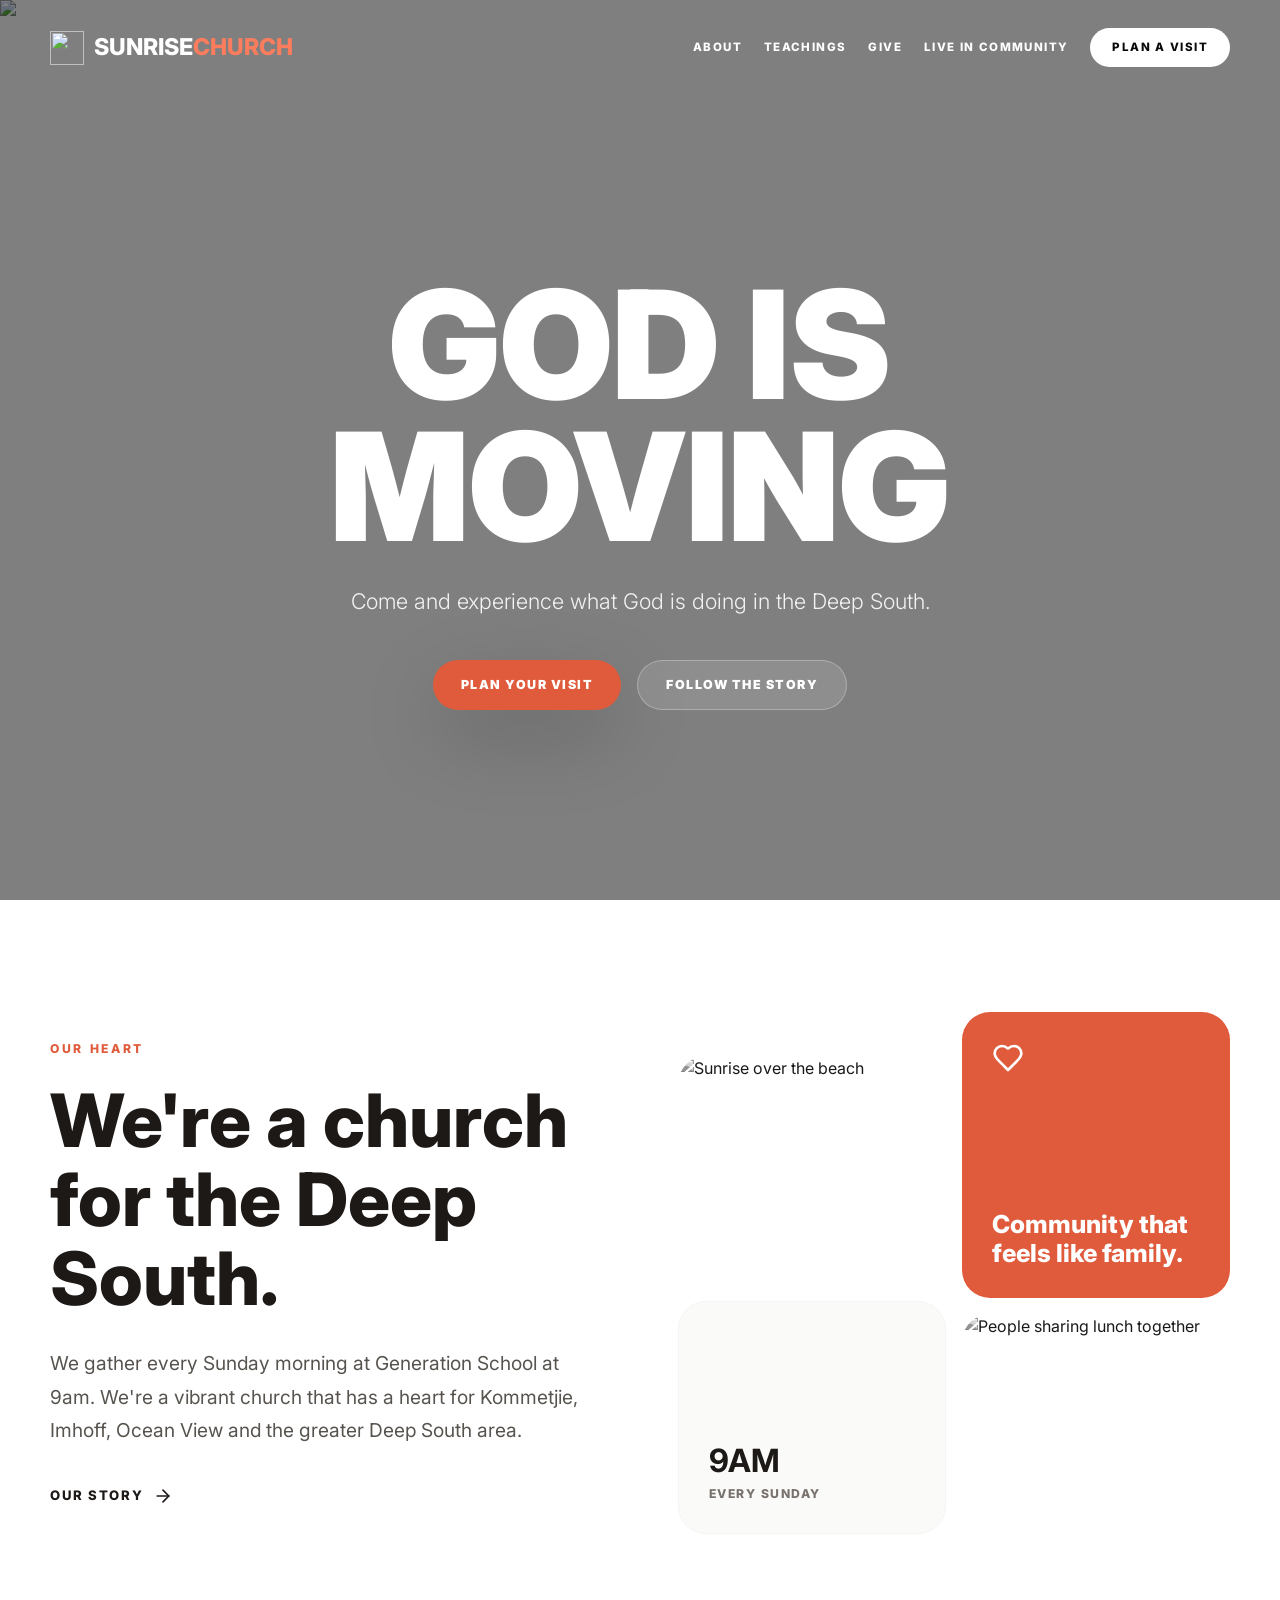
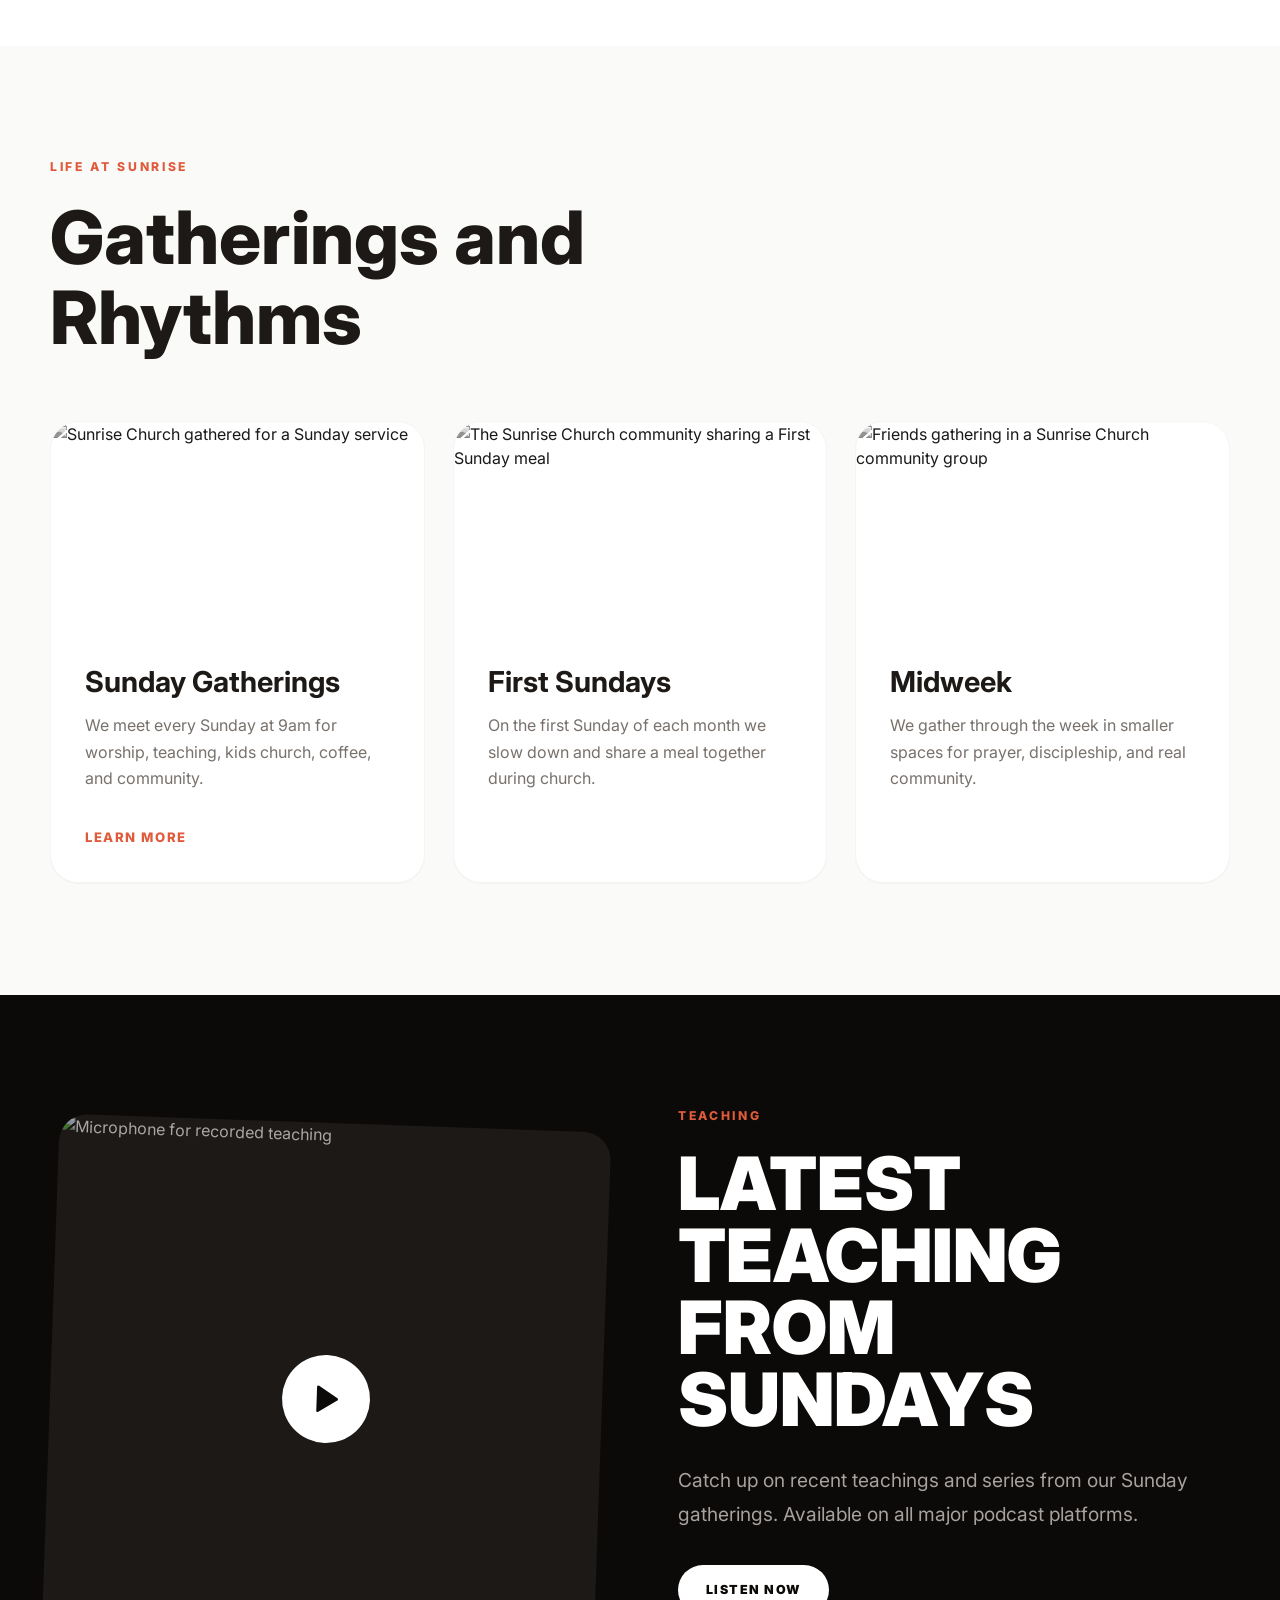
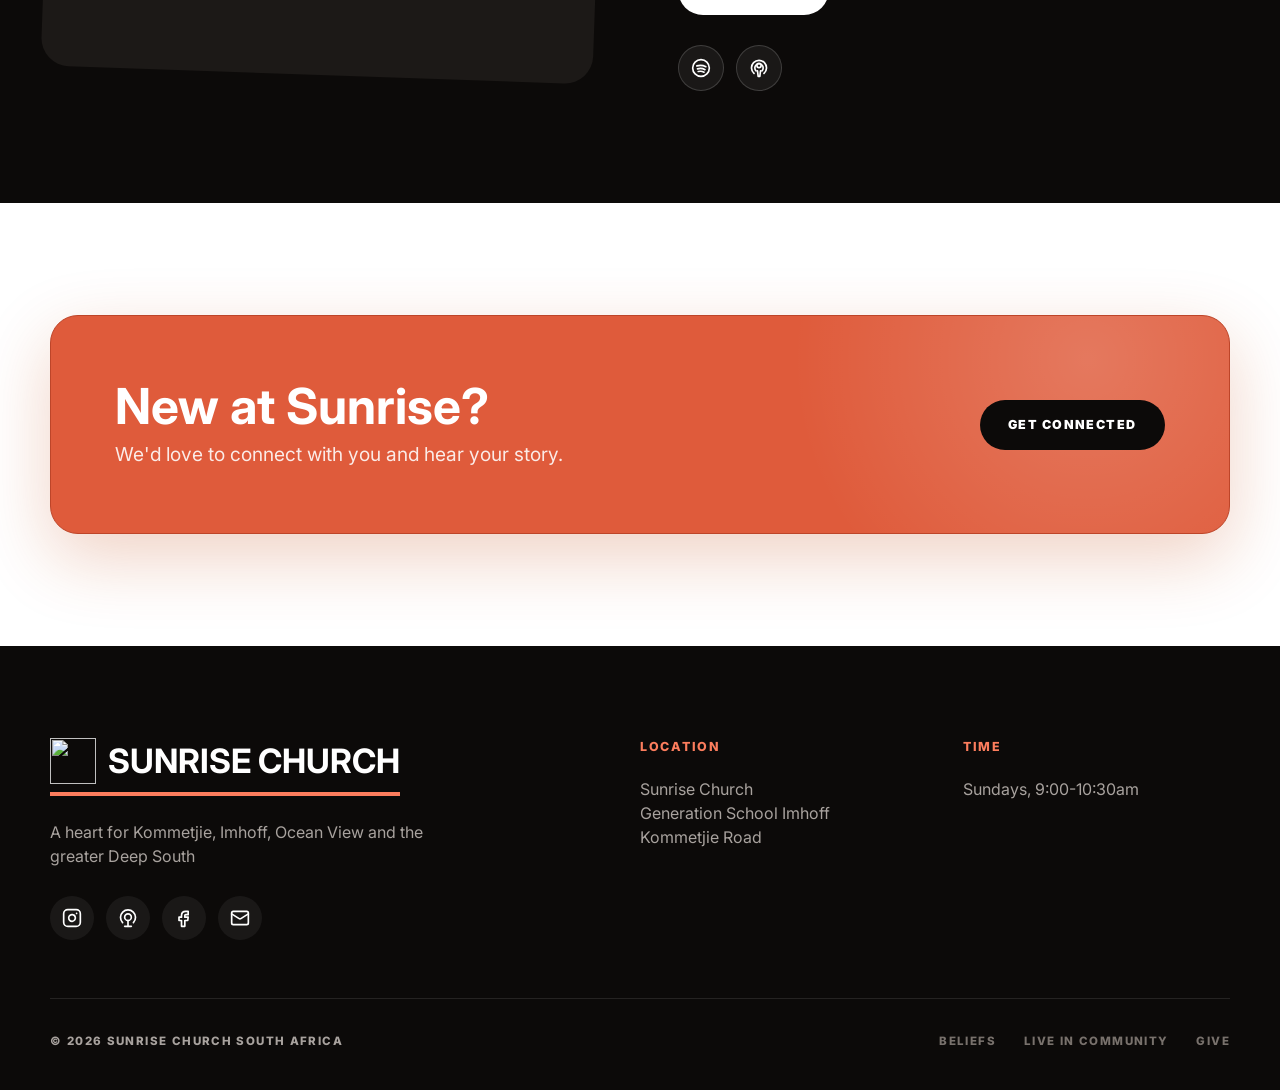
==== index.html @ 3a183bf2 "update Next Steps Page" ====
<!doctype html>
<html lang="en">
  <head>
    <meta charset="UTF-8">
    <meta name="viewport" content="width=device-width, initial-scale=1.0">
    <meta
      name="description"
      content="Sunrise Church is a vibrant church for Kommetjie, Imhoff, Ocean View, and the greater Deep South area of Cape Town."
    >
    <title>Sunrise Church | Cape Town Deep South</title>
    <link rel="icon" href="favicon.ico" sizes="any">
    <link rel="icon" href="favicon.png" type="image/png">
    <link rel="apple-touch-icon" href="apple-touch-icon.png">
    <link rel="stylesheet" href="assets/css/styles.css">
    <script src="assets/js/main.js" defer></script>
  </head>
  <body class="home-page">
    <header class="site-nav" data-site-nav>
      <div class="nav-inner">
        <a class="brand" href="./" aria-label="Sunrise Church home">
          <img class="brand-logo" src="assets/images/logo-mark.png" width="34" height="34" alt="">
          <span class="brand-text">SUNRISE<span>CHURCH</span></span>
        </a>

        <nav class="desktop-nav" aria-label="Main navigation">
          <a href="about/">About</a>
          <a href="#teaching">Teachings</a>
          <a href="give/">Give</a>
          <a href="live-in-community/">Live in Community</a>
          <a class="visit-pill" href="visit/">Plan a Visit</a>
        </nav>

        <button class="menu-toggle" type="button" data-menu-toggle aria-controls="mobile-menu" aria-expanded="false" aria-label="Open menu">
          <svg viewBox="0 0 24 24" aria-hidden="true">
            <path d="M4 6h16"></path>
            <path d="M4 12h16"></path>
            <path d="M4 18h16"></path>
          </svg>
        </button>
      </div>

      <div class="mobile-menu" id="mobile-menu" data-mobile-menu hidden>
        <div class="mobile-menu-header">
          <a class="brand mobile-brand" href="./" aria-label="Sunrise Church home">
            <img class="brand-logo" src="assets/images/logo-mark.png" width="34" height="34" alt="">
            <span class="brand-text">SUNRISE<span>CHURCH</span></span>
          </a>
          <button class="menu-close" type="button" data-menu-close aria-label="Close menu">
            <svg viewBox="0 0 24 24" aria-hidden="true">
              <path d="M18 6 6 18"></path>
              <path d="m6 6 12 12"></path>
            </svg>
          </button>
        </div>
        <nav class="mobile-nav" aria-label="Mobile navigation">
          <a href="about/">About</a>
          <a href="visit/">Plan a Visit</a>
          <a href="#teaching">Teachings</a>
          <a href="give/">Give</a>
          <a href="live-in-community/">Live in Community</a>
        </nav>
      </div>
    </header>

    <main>
      <section class="hero">
        <img
          src="assets/images/landing.jpg"
          alt="Kommetjie beach at sunrise - photo by Alan van Gysen"
          class="hero-image"
        >
        <div class="hero-overlay"></div>
        <div class="hero-content">
          <h1>GOD IS<br>MOVING</h1>
          <p>
            Come and experience what God is doing in the Deep South.
          </p>
          <div class="button-row center">
            <a class="btn btn-primary" href="visit/">Plan Your Visit</a>
            <a
              class="btn btn-ghost"
              href="https://www.instagram.com/sunrisechurchcapetown"
              target="_blank"
              rel="noopener noreferrer"
            >
              Follow the Story
            </a>
          </div>
        </div>
      </section>

      <section class="section">
        <div class="container two-column align-center">
          <div>
            <span class="eyebrow">Our Heart</span>
            <h2 class="section-title">We're a church for the Deep South.</h2>
            <p class="lead">
              We gather every Sunday morning at Generation School at 9am.
              We're a vibrant church that has a heart for Kommetjie, Imhoff,
              Ocean View and the greater Deep South area.
            </p>
            <a class="text-link" href="about/">
              Our Story
              <svg viewBox="0 0 24 24" aria-hidden="true">
                <path d="M5 12h14"></path>
                <path d="m12 5 7 7-7 7"></path>
              </svg>
            </a>
          </div>

          <div class="image-mosaic">
            <div class="mosaic-column offset">
              <img
                src="assets/images/sunrise_beach.jpg"
                alt="Sunrise over the beach"
              >
              <div class="stat-card">
                <strong>9AM</strong>
                <span>Every Sunday</span>
              </div>
            </div>
            <div class="mosaic-column">
              <div class="accent-card">
                <svg viewBox="0 0 24 24" aria-hidden="true">
                  <path d="M19 14c1.49-1.46 3-3.21 3-5.5A5.5 5.5 0 0 0 16.5 3c-1.76 0-3 .5-4.5 2-1.5-1.5-2.74-2-4.5-2A5.5 5.5 0 0 0 2 8.5c0 2.29 1.51 4.04 3 5.5l7 7Z"></path>
                </svg>
                <p>Community that feels like family.</p>
              </div>
              <img
                src="assets/images/lunch.jpg"
                alt="People sharing lunch together"
              >
            </div>
          </div>
        </div>
      </section>

      <section class="section section-muted">
        <div class="container">
          <div class="section-heading-row">
            <div>
              <span class="eyebrow">Life at Sunrise</span>
              <h2 class="section-title">Gatherings and Rhythms</h2>
            </div>
          </div>

          <div class="card-grid three">
            <article class="feature-card">
              <img
                class="feature-card-image"
                src="assets/images/service_wide.jpg"
                alt="Sunrise Church gathered for a Sunday service"
              >
              <div class="feature-card-content">
                <h3>Sunday Gatherings</h3>
                <p>We meet every Sunday at 9am for worship, teaching, kids church, coffee, and community.</p>
                <a class="card-link" href="visit/">Learn More</a>
              </div>
            </article>

            <article class="feature-card">
              <img
                class="feature-card-image"
                src="assets/images/first_sunday.jpg"
                alt="The Sunrise Church community sharing a First Sunday meal"
              >
              <div class="feature-card-content">
                <h3>First Sundays</h3>
                <p>On the first Sunday of each month we slow down and share a meal together during church.</p>
              </div>
            </article>

            <article class="feature-card">
              <img
                class="feature-card-image"
                src="assets/images/small_group.jpg"
                alt="Friends gathering in a Sunrise Church community group"
              >
              <div class="feature-card-content">
                <h3>Midweek</h3>
                <p>We gather through the week in smaller spaces for prayer, discipleship, and real community.</p>
              </div>
            </article>
          </div>
        </div>
      </section>

      <section class="section teaching-section" id="teaching">
        <div class="container two-column align-center">
          <div class="media-card tilted">
            <img
              src="https://images.unsplash.com/photo-1478737270239-2f02b77fc618?auto=format&fit=crop&q=80&w=2070"
              alt="Microphone for recorded teaching"
            >
            <a class="play-button" href="https://spotify.link/eLP6AocpMDb" target="_blank" rel="noopener noreferrer" aria-label="Listen to Sunrise Church on Spotify">
              <svg viewBox="0 0 24 24" aria-hidden="true">
                <polygon points="6 3 20 12 6 21 6 3"></polygon>
              </svg>
            </a>
          </div>
          <div>
            <span class="eyebrow">Teaching</span>
            <h2 class="teaching-title">LATEST TEACHING<br>FROM SUNDAYS</h2>
            <p class="lead dark">
              Catch up on recent teachings and series from our Sunday gatherings.
              Available on all major podcast platforms.
            </p>
            <div class="button-row">
              <a class="btn btn-light" href="https://spotify.link/eLP6AocpMDb" target="_blank" rel="noopener noreferrer">Listen Now</a>
            </div>
            <div class="podcast-links" aria-label="Podcast links">
              <a href="https://spotify.link/eLP6AocpMDb" target="_blank" rel="noopener noreferrer" aria-label="Listen to Sunrise Church on Spotify">
                <svg viewBox="0 0 24 24" aria-hidden="true">
                  <circle cx="12" cy="12" r="10"></circle>
                  <path d="M7 9.5c3.7-1.1 7.7-.7 10.8 1"></path>
                  <path d="M7.8 13c3-.8 6.4-.5 9 1"></path>
                  <path d="M8.7 16.2c2.3-.6 4.9-.3 7 .8"></path>
                </svg>
              </a>
              <a href="https://podcasts.apple.com/us/podcast/sunrise-church-cape-town/id1711098205" target="_blank" rel="noopener noreferrer" aria-label="Listen to Sunrise Church on Apple Podcasts">
                <svg viewBox="0 0 24 24" aria-hidden="true">
                  <circle cx="12" cy="9" r="2.5"></circle>
                  <path d="M8.5 15.5a5 5 0 1 1 7 0"></path>
                  <path d="M10.2 15.4 11 22h2l.8-6.6"></path>
                  <path d="M6 18.5a9 9 0 1 1 12 0"></path>
                </svg>
              </a>
            </div>
          </div>
        </div>
      </section>

      <section class="section">
        <div class="container">
          <div class="connect-panel">
            <div>
              <h2>New at Sunrise?</h2>
              <p>We'd love to connect with you and hear your story.</p>
            </div>
            <a
              class="btn btn-dark"
              href="https://docs.google.com/forms/d/e/1FAIpQLSdkd94bGbV7KfPYGCHXU_zOZpl9I7Jf3Z4dysCXfD3ClEZ5XQ/viewform?usp=header"
              target="_blank"
              rel="noopener noreferrer"
            >
              Get Connected
            </a>
          </div>
        </div>
      </section>
    </main>

    <footer class="site-footer">
      <div class="container footer-grid">
        <div class="footer-brand-block">
          <h2><img class="footer-logo" src="assets/images/logo-mark.png" width="46" height="46" alt=""><span>SUNRISE CHURCH</span></h2>
          <p>
            A heart for Kommetjie, Imhoff, Ocean View and the greater Deep South
          </p>
          <div class="social-links">
            <a href="https://www.instagram.com/sunrisechurchcapetown" target="_blank" rel="noopener noreferrer" aria-label="Sunrise Church on Instagram">
              <svg viewBox="0 0 24 24" aria-hidden="true">
                <rect width="20" height="20" x="2" y="2" rx="5"></rect>
                <path d="M16 11.37A4 4 0 1 1 12.63 8 4 4 0 0 1 16 11.37Z"></path>
                <path d="M17.5 6.5h.01"></path>
              </svg>
            </a>
            <a href="https://spotify.link/eLP6AocpMDb" target="_blank" rel="noopener noreferrer" aria-label="Listen to Sunrise Church on Spotify">
              <svg viewBox="0 0 24 24" aria-hidden="true">
                <circle cx="12" cy="11" r="4"></circle>
                <path d="M12 15v7"></path>
                <path d="M8 22h8"></path>
                <path d="M18.5 17.5a9 9 0 1 0-13 0"></path>
              </svg>
            </a>
            <a href="https://www.facebook.com/profile.php?id=100088437964446" target="_blank" rel="noopener noreferrer" aria-label="Sunrise Church on Facebook">
              <svg viewBox="0 0 24 24" aria-hidden="true">
                <path d="M14 8h3V4h-3c-3.3 0-5 2-5 5v2H6v4h3v7h4v-7h3.5l.5-4h-4V9c0-.7.3-1 1-1Z"></path>
              </svg>
            </a>
            <a href="mailto:info@sunrisechurch.co.za" aria-label="Email Sunrise Church">
              <svg viewBox="0 0 24 24" aria-hidden="true">
                <rect width="20" height="16" x="2" y="4" rx="2"></rect>
                <path d="m22 7-8.97 5.7a1.94 1.94 0 0 1-2.06 0L2 7"></path>
              </svg>
            </a>
          </div>
        </div>
        <div>
          <h3>Location</h3>
          <p>
            <a class="footer-location-link" href="https://maps.app.goo.gl/TuEVfKt7bGEsn8uT9" target="_blank" rel="noopener noreferrer">
              Sunrise Church<br>Generation School Imhoff<br>Kommetjie Road
            </a>
          </p>
        </div>
        <div>
          <h3>Time</h3>
          <p>Sundays, 9:00-10:30am</p>
        </div>
      </div>
      <div class="container footer-bottom">
        <p>&copy; <span data-current-year>2026</span> Sunrise Church South Africa</p>
        <div>
          <a href="about/">Beliefs</a>
          <a href="live-in-community/">Live in Community</a>
          <a href="give/">Give</a>
        </div>
      </div>
    </footer>
  </body>
</html>
---- assets/css/styles.css ----
@import url("https://fonts.googleapis.com/css2?family=Inter:wght@300;400;500;600;700;800;900&family=Playfair+Display:ital,wght@0,400;0,700;0,900;1,400&display=swap");

:root {
  --font-sans: "Inter", ui-sans-serif, system-ui, sans-serif;
  --font-serif: "Playfair Display", Georgia, serif;
  --color-white: #ffffff;
  --color-black: #0c0a09;
  --color-stone-50: #fafaf9;
  --color-stone-100: #f5f5f4;
  --color-stone-200: #e7e5e4;
  --color-stone-400: #a8a29e;
  --color-stone-500: #78716c;
  --color-stone-600: #57534e;
  --color-stone-900: #1c1917;
  --color-stone-950: #0c0a09;
  --color-brand-orange: #fc7d5d;
  --color-orange: #df5b3b;
  --color-orange-dark: #bd4529;
  --container: 1180px;
  --radius-sm: 12px;
  --radius-md: 18px;
  --radius-lg: 28px;
  --shadow-soft: 0 18px 60px rgba(12, 10, 9, 0.08);
  --shadow-strong: 0 28px 80px rgba(12, 10, 9, 0.18);
}

* {
  box-sizing: border-box;
}

html {
  scroll-behavior: smooth;
}

body {
  margin: 0;
  color: var(--color-stone-900);
  background: var(--color-white);
  font-family: var(--font-sans);
  line-height: 1.5;
  text-rendering: optimizeLegibility;
}

body.menu-open {
  overflow: hidden;
}

body.muted-page {
  background: var(--color-stone-50);
}

img {
  display: block;
  max-width: 100%;
}

a {
  color: inherit;
  text-decoration: none;
}

button,
input,
select {
  font: inherit;
}

svg {
  width: 1.25rem;
  height: 1.25rem;
  fill: none;
  stroke: currentColor;
  stroke-width: 2;
  stroke-linecap: round;
  stroke-linejoin: round;
}

.container {
  width: min(100% - 32px, var(--container));
  margin: 0 auto;
}

.container.narrow {
  max-width: 880px;
}

.center-text {
  text-align: center;
}

.site-nav {
  position: fixed;
  inset: 0 0 auto;
  z-index: 50;
  color: var(--color-stone-900);
  padding: 18px 0;
  background: rgba(255, 255, 255, 0.94);
  box-shadow: 0 1px 0 rgba(12, 10, 9, 0.06);
  backdrop-filter: blur(14px);
  transition: background 240ms ease, box-shadow 240ms ease, padding 240ms ease, color 240ms ease;
}

body.home-page .site-nav {
  color: var(--color-white);
  padding: 28px 0;
  background: transparent;
  box-shadow: none;
  backdrop-filter: none;
}

body.home-page .site-nav.nav-scrolled,
body.home-page.menu-open .site-nav {
  color: var(--color-stone-900);
  padding: 18px 0;
  background: rgba(255, 255, 255, 0.94);
  box-shadow: 0 1px 0 rgba(12, 10, 9, 0.06);
  backdrop-filter: blur(14px);
}

.nav-inner {
  width: min(100% - 32px, var(--container));
  margin: 0 auto;
  display: flex;
  align-items: center;
  justify-content: space-between;
  gap: 24px;
}

.brand {
  display: inline-flex;
  align-items: center;
  gap: 10px;
  color: inherit;
  font-size: 1.45rem;
  font-weight: 800;
  line-height: 1;
  letter-spacing: 0;
}

.brand-logo {
  width: 34px;
  height: 34px;
  flex: 0 0 auto;
}

.brand-text span {
  color: var(--color-brand-orange);
}

.site-nav.nav-scrolled .brand-text span,
body.inner-page .brand-text span,
body.menu-open .brand-text span {
  color: var(--color-brand-orange);
}

.desktop-nav {
  display: flex;
  align-items: center;
  gap: 22px;
}

.desktop-nav a {
  font-size: 0.72rem;
  font-weight: 800;
  text-transform: uppercase;
  letter-spacing: 0.12em;
  transition: color 160ms ease, opacity 160ms ease, background 160ms ease;
}

.desktop-nav a:hover,
.desktop-nav a.is-active {
  color: var(--color-orange);
}

body.home-page .site-nav:not(.nav-scrolled) .desktop-nav a:hover,
body.home-page .site-nav:not(.nav-scrolled) .desktop-nav a.is-active {
  color: #fb923c;
}

.visit-pill {
  border-radius: 999px;
  padding: 11px 22px;
  background: var(--color-orange);
  color: var(--color-white) !important;
}

.visit-pill:hover {
  background: var(--color-orange-dark);
}

body.home-page .site-nav:not(.nav-scrolled) .visit-pill {
  color: var(--color-black) !important;
  background: var(--color-white);
}

body.home-page .site-nav:not(.nav-scrolled) .visit-pill:hover {
  color: var(--color-white) !important;
  background: #fb923c;
}

.menu-toggle,
.menu-close {
  display: none;
  border: 0;
  background: transparent;
  color: inherit;
  cursor: pointer;
  padding: 8px;
}

.menu-toggle svg,
.menu-close svg {
  width: 1.75rem;
  height: 1.75rem;
}

.mobile-menu {
  position: fixed;
  inset: 0;
  z-index: 70;
  height: 100vh;
  height: 100dvh;
  display: flex;
  flex-direction: column;
  overflow-y: auto;
  padding: 28px;
  color: var(--color-white);
  background: rgba(12, 10, 9, 0.94);
}

.mobile-menu::after {
  content: "";
  margin-top: auto;
  border-top: 1px solid var(--color-white);
}

.mobile-menu[hidden] {
  display: none;
}

.mobile-menu-header {
  display: flex;
  align-items: center;
  justify-content: space-between;
  margin-bottom: 54px;
}

.mobile-brand {
  color: var(--color-white);
}

.mobile-nav {
  display: grid;
  gap: 24px;
}

.mobile-nav a {
  color: var(--color-white);
  font-size: 2.8rem;
  font-weight: 300;
  line-height: 1;
  transition: color 160ms ease;
}

.mobile-nav a:hover,
.mobile-nav a.is-active {
  color: var(--color-orange);
}

.hero {
  position: relative;
  min-height: 100vh;
  display: grid;
  place-items: center;
  overflow: hidden;
  color: var(--color-white);
  isolation: isolate;
}

.hero-image,
.hero-overlay {
  position: absolute;
  inset: 0;
  width: 100%;
  height: 100%;
}

.hero-image {
  object-fit: cover;
  z-index: -3;
}

.hero-overlay {
  background: rgba(0, 0, 0, 0.5);
  z-index: -2;
}

.hero-content {
  width: min(100% - 32px, 980px);
  text-align: center;
  padding-top: 84px;
}

.hero h1 {
  margin: 0 0 28px;
  font-size: 4.2rem;
  font-weight: 900;
  line-height: 0.94;
  letter-spacing: 0;
}

.hero p {
  max-width: 680px;
  margin: 0 auto 42px;
  color: rgba(255, 255, 255, 0.9);
  font-size: 1.15rem;
  font-weight: 300;
}

.scroll-line {
  position: absolute;
  left: 50%;
  bottom: 34px;
  width: 1px;
  height: 82px;
  background: linear-gradient(180deg, transparent, rgba(255, 255, 255, 0.76), transparent);
}

.section {
  padding: 112px 0;
  background: var(--color-white);
}

.section-muted {
  background: var(--color-stone-50);
}

.two-column {
  display: grid;
  grid-template-columns: minmax(0, 1fr) minmax(0, 1fr);
  gap: 76px;
}

.align-center {
  align-items: center;
}

.eyebrow {
  display: block;
  margin: 0 0 22px;
  color: var(--color-orange);
  font-size: 0.76rem;
  font-weight: 800;
  letter-spacing: 0.22em;
  text-transform: uppercase;
}

.section-title {
  margin: 0 0 28px;
  font-size: 3.4rem;
  font-weight: 800;
  line-height: 1.08;
  letter-spacing: 0;
}

.lead {
  margin: 0 0 34px;
  color: var(--color-stone-600);
  font-size: 1.2rem;
  line-height: 1.75;
}

.lead.dark {
  color: var(--color-stone-400);
}

.text-link,
.card-link,
.small-link {
  display: inline-flex;
  align-items: center;
  gap: 10px;
  color: var(--color-stone-900);
  font-size: 0.82rem;
  font-weight: 800;
  letter-spacing: 0.12em;
  text-transform: uppercase;
}

.text-link svg {
  transition: transform 160ms ease;
}

.text-link:hover svg {
  transform: translateX(6px);
}

.card-link,
.small-link {
  color: var(--color-orange);
}

.image-mosaic {
  display: grid;
  grid-template-columns: repeat(2, minmax(0, 1fr));
  gap: 16px;
}

.mosaic-column {
  display: grid;
  gap: 16px;
}

.mosaic-column.offset {
  padding-top: 44px;
}

.image-mosaic img,
.quote-image img,
.media-card img,
.pastor-card img {
  width: 100%;
  height: 100%;
  object-fit: cover;
}

.image-mosaic img {
  min-height: 220px;
  border-radius: var(--radius-lg);
  filter: grayscale(1);
  transition: filter 300ms ease;
}

.image-mosaic img:hover {
  filter: grayscale(0);
}

.stat-card,
.accent-card {
  min-height: 224px;
  border-radius: var(--radius-lg);
  padding: 30px;
}

.stat-card {
  display: flex;
  flex-direction: column;
  justify-content: flex-end;
  background: var(--color-stone-50);
  border: 1px solid var(--color-stone-100);
}

.stat-card strong {
  font-size: 2rem;
  line-height: 1;
}

.stat-card span {
  margin-top: 8px;
  color: var(--color-stone-500);
  font-size: 0.76rem;
  font-weight: 800;
  letter-spacing: 0.12em;
  text-transform: uppercase;
}

.accent-card {
  display: flex;
  min-height: 286px;
  flex-direction: column;
  justify-content: space-between;
  color: var(--color-white);
  background: var(--color-orange);
}

.accent-card svg {
  width: 2rem;
  height: 2rem;
}

.accent-card p {
  margin: 0;
  font-size: 1.55rem;
  font-weight: 800;
  line-height: 1.18;
}

.section-heading-row {
  display: flex;
  align-items: flex-end;
  justify-content: space-between;
  gap: 28px;
  margin-bottom: 64px;
}

.section-heading-row .section-title {
  max-width: 680px;
  margin-bottom: 0;
}

.subtle-link {
  padding-bottom: 6px;
  border-bottom: 2px solid var(--color-stone-200);
  color: var(--color-stone-500);
  font-weight: 700;
  transition: color 160ms ease, border-color 160ms ease;
}

.subtle-link:hover {
  color: var(--color-stone-900);
  border-color: var(--color-stone-900);
}

.rhythms-link-mobile {
  display: none;
}

.card-grid {
  display: grid;
  gap: 28px;
}

.card-grid.three {
  grid-template-columns: repeat(3, minmax(0, 1fr));
}

.feature-card {
  overflow: hidden;
  border: 1px solid var(--color-stone-100);
  border-radius: var(--radius-lg);
  background: var(--color-white);
  box-shadow: 0 1px 0 rgba(12, 10, 9, 0.03);
  transition: transform 180ms ease, box-shadow 180ms ease;
}

.feature-card:hover {
  transform: translateY(-6px);
  box-shadow: var(--shadow-soft);
}

.feature-card-image {
  width: 100%;
  height: 210px;
  object-fit: cover;
  filter: grayscale(1);
  transition: filter 300ms ease;
}

.feature-card:hover .feature-card-image {
  filter: grayscale(0);
}

.feature-card-content {
  padding: 34px;
}

.feature-card h3 {
  margin: 0 0 14px;
  font-size: 1.8rem;
  line-height: 1.12;
}

.feature-card p {
  min-height: 84px;
  margin: 0 0 28px;
  color: var(--color-stone-500);
  line-height: 1.65;
}

.icon-badge,
.info-icon {
  display: grid;
  place-items: center;
  width: 58px;
  height: 58px;
  border-radius: var(--radius-md);
  color: var(--color-orange);
  background: var(--color-stone-50);
  transition: color 160ms ease, background 160ms ease;
}

.feature-card:hover .icon-badge {
  color: var(--color-white);
  background: var(--color-orange);
}

.teaching-section {
  color: var(--color-white);
  background: var(--color-stone-950);
}

.media-card {
  position: relative;
  aspect-ratio: 1;
  overflow: hidden;
  border-radius: var(--radius-lg);
  background: var(--color-stone-900);
}

.media-card.tilted {
  transform: rotate(2deg);
}

.media-card img {
  opacity: 0.62;
  transition: transform 600ms ease;
}

.media-card:hover img {
  transform: scale(1.04);
}

.play-button {
  position: absolute;
  left: 50%;
  top: 50%;
  display: grid;
  place-items: center;
  width: 88px;
  height: 88px;
  border-radius: 999px;
  color: var(--color-black);
  background: var(--color-white);
  transform: translate(-50%, -50%);
  transition: transform 160ms ease;
}

.play-button:hover {
  transform: translate(-50%, -50%) scale(1.08);
}

.play-button svg {
  width: 2rem;
  height: 2rem;
  fill: currentColor;
  stroke: currentColor;
}

.teaching-title {
  margin: 0 0 28px;
  font-size: 4.6rem;
  font-weight: 900;
  line-height: 0.98;
  letter-spacing: 0;
}

.podcast-links {
  display: flex;
  gap: 12px;
  margin-top: 30px;
}

.podcast-links a {
  display: grid;
  place-items: center;
  width: 46px;
  height: 46px;
  border: 1px solid rgba(255, 255, 255, 0.16);
  border-radius: 999px;
  color: var(--color-white);
  background: rgba(255, 255, 255, 0.06);
  transition: background 160ms ease, border-color 160ms ease, transform 160ms ease;
}

.podcast-links a:hover {
  border-color: rgba(255, 255, 255, 0.34);
  background: rgba(255, 255, 255, 0.14);
  transform: translateY(-2px);
}

.button-row {
  display: flex;
  flex-wrap: wrap;
  gap: 16px;
}

.button-row.center {
  justify-content: center;
}

.btn {
  display: inline-flex;
  align-items: center;
  justify-content: center;
  min-height: 50px;
  border: 0;
  border-radius: 999px;
  padding: 15px 28px;
  cursor: pointer;
  font-size: 0.78rem;
  font-weight: 900;
  letter-spacing: 0.12em;
  line-height: 1.1;
  text-align: center;
  text-transform: uppercase;
  transition: color 160ms ease, background 160ms ease, transform 160ms ease, border-color 160ms ease;
}

.btn:hover {
  transform: translateY(-2px);
}

.btn-primary {
  color: var(--color-white);
  background: var(--color-orange);
  box-shadow: var(--shadow-strong);
}

.btn-primary:hover {
  color: var(--color-black);
  background: var(--color-white);
}

.btn-ghost {
  color: var(--color-white);
  border: 1px solid rgba(255, 255, 255, 0.28);
  background: rgba(255, 255, 255, 0.12);
  backdrop-filter: blur(14px);
}

.btn-ghost:hover {
  background: rgba(255, 255, 255, 0.2);
}

.btn-light {
  color: var(--color-black);
  background: var(--color-white);
}

.btn-light:hover {
  color: var(--color-white);
  background: var(--color-orange);
}

.btn-outline-light {
  color: var(--color-white);
  border: 1px solid rgba(255, 255, 255, 0.18);
  background: rgba(255, 255, 255, 0.04);
}

.btn-outline-light:hover {
  background: rgba(255, 255, 255, 0.12);
}

.btn-dark {
  color: var(--color-white);
  background: var(--color-black);
}

.btn-dark:hover {
  background: var(--color-orange);
}

.btn-disabled,
.btn-disabled:hover {
  width: 100%;
  color: var(--color-stone-500);
  background: var(--color-stone-200);
  cursor: not-allowed;
  transform: none;
}

.light-disabled,
.light-disabled:hover {
  color: rgba(255, 255, 255, 0.82);
  background: rgba(255, 255, 255, 0.18);
}

.connect-panel {
  display: flex;
  align-items: center;
  justify-content: space-between;
  gap: 34px;
  padding: 64px;
  border: 1px solid var(--color-orange-dark);
  border-radius: var(--radius-lg);
  color: var(--color-white);
  background:
    radial-gradient(circle at 88% 20%, rgba(255, 255, 255, 0.18), transparent 28%),
    var(--color-orange);
  box-shadow: 0 24px 70px rgba(194, 65, 12, 0.24);
}

.connect-panel h2 {
  margin: 0 0 8px;
  font-size: 3.1rem;
  line-height: 1.05;
}

.connect-panel p {
  margin: 0;
  color: rgba(255, 255, 255, 0.88);
  font-size: 1.2rem;
}

.connect-panel .btn-dark:hover {
  color: var(--color-orange-dark);
  background: var(--color-white);
}

.site-footer {
  color: var(--color-white);
  background: var(--color-stone-950);
  padding: 92px 0 40px;
}

.footer-grid {
  display: grid;
  grid-template-columns: 2fr 1fr 1fr;
  gap: 56px;
  padding-bottom: 58px;
  border-bottom: 1px solid rgba(255, 255, 255, 0.1);
}

.footer-brand-block h2 {
  display: inline-flex;
  align-items: center;
  gap: 12px;
  margin: 0 0 24px;
  border-bottom: 4px solid var(--color-brand-orange);
  padding-bottom: 8px;
  font-size: 2.1rem;
  line-height: 1;
}

.footer-logo {
  width: 46px;
  height: 46px;
  flex: 0 0 auto;
}

.footer-brand-block p,
.site-footer p {
  margin: 0;
  color: var(--color-stone-400);
}

.footer-brand-block p {
  max-width: 420px;
  margin-bottom: 28px;
}

.site-footer h3 {
  margin: 0 0 20px;
  color: var(--color-brand-orange);
  font-size: 0.78rem;
  font-weight: 800;
  letter-spacing: 0.14em;
  text-transform: uppercase;
}

.footer-location-link {
  display: inline-block;
  color: inherit;
}

.footer-location-link:hover {
  color: var(--color-white);
}

.social-links {
  display: flex;
  gap: 12px;
}

.social-links a {
  display: grid;
  place-items: center;
  width: 44px;
  height: 44px;
  border-radius: 999px;
  background: rgba(255, 255, 255, 0.06);
  transition: background 160ms ease;
}

.social-links a:hover {
  background: var(--color-orange);
}

.footer-bottom {
  display: flex;
  align-items: center;
  justify-content: space-between;
  gap: 24px;
  padding-top: 34px;
  color: var(--color-stone-500);
  font-size: 0.72rem;
  font-weight: 800;
  letter-spacing: 0.12em;
  text-transform: uppercase;
}

.footer-bottom div {
  display: flex;
  gap: 28px;
}

.footer-bottom a {
  transition: color 160ms ease;
}

.footer-bottom a:hover {
  color: var(--color-white);
}

.page-shell {
  padding: 154px 0 112px;
}

.page-title {
  margin: 0 0 76px;
  font-size: 4.8rem;
  font-weight: 900;
  line-height: 0.98;
  letter-spacing: 0;
}

.page-title.single {
  margin-bottom: 32px;
}

.intro-grid {
  align-items: start;
  margin-bottom: 112px;
}

.statement {
  margin: 0 0 28px;
  color: var(--color-stone-900);
  font-size: 1.8rem;
  font-weight: 800;
  line-height: 1.25;
  text-transform: uppercase;
}

.large-copy {
  margin: 0 0 24px;
  color: var(--color-stone-600);
  font-size: 1.1rem;
  line-height: 1.8;
}

.about-page .large-copy {
  text-align: justify;
}

.quote-image {
  position: relative;
}

.quote-image img {
  aspect-ratio: 4 / 3;
  border-radius: var(--radius-lg);
}

.quote-image div {
  position: absolute;
  left: -22px;
  bottom: -28px;
  max-width: 260px;
  border-radius: var(--radius-lg);
  padding: 30px;
  color: var(--color-white);
  background: var(--color-orange);
  font-family: var(--font-serif);
  font-size: 1.4rem;
  font-style: italic;
  font-weight: 700;
  line-height: 1.2;
}

.beliefs-panel {
  padding: 72px;
  border-radius: var(--radius-lg);
  color: var(--color-stone-900);
  background: transparent;
}

.about-beliefs-section {
  margin-bottom: 112px;
  background: var(--color-stone-50);
}

.beliefs-panel h2 {
  margin: 0 0 36px;
  font-size: 1.8rem;
  line-height: 1.05;
}

.belief-copy {
  display: grid;
  gap: 24px;
  max-width: 800px;
  margin-bottom: 46px;
}

.belief-copy p {
  margin: 0;
  color: var(--color-stone-200);
  font-family: var(--font-serif);
  font-size: 1.45rem;
  font-style: italic;
  line-height: 1.65;
}

.beliefs-panel .check-list {
  max-width: 800px;
  margin-bottom: 46px;
}

.values-pastor {
  align-items: start;
}

.pastor-section {
  margin: 0 auto;
}

.pastor-layout {
  display: grid;
  grid-template-columns: minmax(220px, 0.7fr) minmax(0, 1fr);
  align-items: center;
  gap: 40px;
}

.values-card {
  padding: 58px;
  border-radius: var(--radius-lg);
  background: var(--color-stone-50);
}

.values-card h2,
.block-title {
  margin: 0 0 34px;
  font-size: 1.8rem;
  line-height: 1.08;
}

.check-list {
  display: grid;
  gap: 18px;
  margin: 0;
  padding: 0;
  list-style: none;
}

.check-list li {
  position: relative;
  padding-left: 38px;
  color: var(--color-stone-700, #44403c);
  font-size: 1.04rem;
}

.check-list li::before {
  content: "";
  position: absolute;
  left: 0;
  top: 3px;
  width: 22px;
  height: 22px;
  border-radius: 999px;
  background: rgba(234, 88, 12, 0.12);
}

.check-list li::after {
  content: "";
  position: absolute;
  left: 7px;
  top: 9px;
  width: 7px;
  height: 7px;
  border-right: 2px solid var(--color-orange);
  border-bottom: 2px solid var(--color-orange);
  transform: rotate(-45deg);
}

.pastor-card {
  position: relative;
  aspect-ratio: 1;
  overflow: hidden;
  border-radius: var(--radius-lg);
  background: var(--color-stone-200);
}

.pastor-card img {
  filter: grayscale(1);
  transition: filter 300ms ease;
}

.pastor-card:hover img {
  filter: grayscale(0);
}

.pastor-card::after {
  content: "";
  position: absolute;
  inset: 0;
  background: linear-gradient(180deg, transparent, rgba(0, 0, 0, 0.62));
}

.pastor-card div {
  position: absolute;
  inset: auto 0 0;
  z-index: 1;
  padding: 34px;
  color: var(--color-white);
}

.pastor-card strong,
.pastor-card span {
  display: block;
}

.pastor-card strong {
  font-size: 1.75rem;
  line-height: 1.15;
}

.pastor-card span {
  margin-top: 8px;
  color: rgba(255, 255, 255, 0.74);
  font-size: 0.72rem;
  font-weight: 800;
  letter-spacing: 0.12em;
  text-transform: uppercase;
}

.affiliations-panel {
  margin-top: 112px;
  padding: 72px;
  border-radius: var(--radius-lg);
  text-align: center;
  background: var(--color-stone-50);
}

.affiliations-panel h2 {
  margin: 0 0 20px;
  font-size: 3.1rem;
  line-height: 1.05;
}

.affiliations-panel > p {
  max-width: 760px;
  margin: 0 auto;
  color: var(--color-stone-600);
  font-size: 1.4rem;
  line-height: 1.65;
}

.affiliation-logos {
  display: grid;
  grid-template-columns: repeat(2, minmax(0, 1fr));
  gap: 20px;
  max-width: 820px;
  margin: 46px auto 0;
}

.affiliation-logo {
  display: grid;
  min-height: 180px;
  place-items: center;
  border-radius: var(--radius-md);
  padding: 38px;
  box-shadow: 0 12px 34px rgba(12, 10, 9, 0.08);
  transition: transform 160ms ease, box-shadow 160ms ease;
}

.affiliation-logo:hover {
  transform: translateY(-3px);
  box-shadow: 0 18px 42px rgba(12, 10, 9, 0.14);
}

.affiliation-logo-immerse {
  background: var(--color-stone-950);
}

.affiliation-logo-immerse img {
  width: min(100%, 300px);
}

.affiliation-logo-new-wine {
  background: var(--color-white);
}

.affiliation-logo-new-wine img {
  width: min(100%, 250px);
}

.visit-grid {
  align-items: start;
}

.visit-page-shell {
  padding-bottom: 0;
}

.visit-hero {
  position: relative;
  min-height: 100vh;
  display: grid;
  align-items: stretch;
  overflow: hidden;
  color: var(--color-white);
  isolation: isolate;
}

.visit-hero-image,
.visit-hero-overlay {
  position: absolute;
  inset: 0;
  width: 100%;
  height: 100%;
}

.visit-hero-image {
  z-index: 0;
  object-fit: cover;
}

.visit-hero-overlay {
  z-index: 1;
  background:
    linear-gradient(90deg, rgba(12, 10, 9, 0.48), rgba(12, 10, 9, 0.14) 54%, rgba(12, 10, 9, 0.34)),
    linear-gradient(180deg, rgba(12, 10, 9, 0.18), rgba(12, 10, 9, 0.06) 42%, rgba(12, 10, 9, 0.42));
}

.visit-hero-content {
  position: relative;
  z-index: 2;
  width: min(100% - 32px, var(--container));
  min-height: 100vh;
  text-align: left;
  display: grid;
  grid-template-columns: minmax(0, 0.95fr) minmax(360px, 0.72fr);
  gap: 64px;
  align-items: stretch;
  padding-top: 128px;
  padding-bottom: 82px;
}

.visit-copy {
  align-self: start;
  padding-top: clamp(42px, 8vh, 96px);
}

.visit-copy .page-title {
  margin-bottom: 0;
  color: var(--color-white);
  font-size: clamp(4.2rem, 7.4vw, 7rem);
  text-align: left;
}

.visit-copy .visit-intro {
  max-width: 640px;
  margin: 0;
  color: rgba(255, 255, 255, 0.88);
  text-align: left;
}

.visit-details-card {
  align-self: start;
  margin-top: clamp(42px, 8vh, 96px);
  padding: 38px;
  border: 1px solid rgba(255, 255, 255, 0.12);
  border-radius: var(--radius-lg);
  background: var(--color-stone-950);
  box-shadow: 0 24px 70px rgba(12, 10, 9, 0.2);
}

.visit-details-card .info-row {
  gap: 18px;
}

.visit-details-card .info-row h2 {
  color: var(--color-white);
}

.visit-details-card .info-row p {
  color: rgba(255, 255, 255, 0.86);
}

.first-sundays-page-shell {
  padding-bottom: 96px;
}

.first-sundays-hero,
.midweek-hero {
  display: grid;
  grid-template-columns: minmax(0, 0.9fr) minmax(0, 1.1fr);
  gap: 72px;
  align-items: start;
}

.first-sundays-hero .page-title,
.midweek-hero .page-title {
  margin-bottom: 28px;
  font-size: clamp(3.2rem, 5.8vw, 5.6rem);
}

.first-sundays-intro,
.midweek-intro {
  padding: 46px;
  border: 1px solid var(--color-stone-100);
  border-radius: var(--radius-lg);
  background: var(--color-white);
  box-shadow: var(--shadow-soft);
}

.first-sundays-intro .large-copy:last-child,
.midweek-intro .large-copy:last-child {
  margin-bottom: 0;
}

.first-sundays-section,
.midweek-section {
  margin-top: 96px;
}

.first-sundays-details {
  display: grid;
  grid-template-columns: minmax(0, 0.85fr) minmax(0, 1.15fr);
  gap: 64px;
  align-items: start;
  padding: 64px;
  border-radius: var(--radius-lg);
  color: var(--color-white);
  background: var(--color-stone-950);
}

.first-sundays-details .section-title {
  margin-bottom: 0;
}

.details-list {
  display: grid;
  gap: 28px;
}

.details-list article {
  padding-bottom: 28px;
  border-bottom: 1px solid rgba(255, 255, 255, 0.12);
}

.details-list article:last-child {
  padding-bottom: 0;
  border-bottom: 0;
}

.details-list span {
  display: block;
  margin-bottom: 8px;
  color: var(--color-orange);
  font-size: 0.76rem;
  font-weight: 800;
  letter-spacing: 0.14em;
  text-transform: uppercase;
}

.details-list p {
  margin: 0;
  color: var(--color-stone-200);
  font-size: 1.08rem;
  line-height: 1.65;
}

.midweek-page-shell {
  padding-bottom: 96px;
}

.midweek-gatherings {
  display: grid;
  grid-template-columns: minmax(0, 0.85fr) minmax(0, 1.15fr);
  gap: 64px;
  align-items: start;
  padding: 64px;
  border-radius: var(--radius-lg);
  color: var(--color-white);
  background: var(--color-stone-950);
}

.midweek-gatherings .section-title {
  margin-bottom: 18px;
}

.midweek-gatherings > div:first-child p {
  margin: 0;
  color: var(--color-stone-200);
  font-size: 1.08rem;
  line-height: 1.7;
}

.midweek-list {
  display: grid;
  gap: 28px;
}

.midweek-list article {
  padding-bottom: 28px;
  border-bottom: 1px solid rgba(255, 255, 255, 0.12);
}

.midweek-list article:last-child {
  padding-bottom: 0;
  border-bottom: 0;
}

.midweek-list span {
  display: block;
  margin-bottom: 8px;
  color: var(--color-orange);
  font-size: 0.76rem;
  font-weight: 800;
  letter-spacing: 0.14em;
  text-transform: uppercase;
}

.midweek-list p {
  margin: 0;
  color: var(--color-stone-200);
  font-size: 1.08rem;
  line-height: 1.65;
}

.visit-intro {
  max-width: 620px;
  margin: -42px 0 46px;
  color: var(--color-stone-600);
  font-size: 1.18rem;
  line-height: 1.75;
}

.info-stack {
  display: grid;
  gap: 36px;
}

.info-row {
  display: grid;
  grid-template-columns: auto 1fr;
  gap: 22px;
  align-items: start;
}

.info-row h2 {
  margin: 0 0 8px;
  font-size: 1.24rem;
}

.info-row p {
  margin: 0 0 14px;
  color: var(--color-stone-500);
}

.info-icon {
  background: var(--color-white);
  box-shadow: 0 10px 30px rgba(12, 10, 9, 0.06);
}

.form-card {
  padding: 48px;
  border: 1px solid var(--color-stone-100);
  border-radius: var(--radius-lg);
  background: var(--color-white);
  box-shadow: var(--shadow-soft);
}

.form-card h2 {
  margin: 0 0 14px;
  font-size: 2rem;
}

.form-card p {
  margin: 0 0 28px;
  color: var(--color-stone-500);
}

.form-card p a {
  color: var(--color-orange);
  font-weight: 700;
}

form {
  display: grid;
  gap: 18px;
}

.form-grid {
  display: grid;
  grid-template-columns: repeat(2, minmax(0, 1fr));
  gap: 14px;
}

label {
  display: grid;
  gap: 8px;
  text-align: left;
}

label span {
  color: var(--color-stone-600);
  font-size: 0.76rem;
  font-weight: 800;
  letter-spacing: 0.1em;
  text-transform: uppercase;
}

input,
select {
  width: 100%;
  min-height: 52px;
  border: 1px solid var(--color-stone-100);
  border-radius: var(--radius-sm);
  padding: 0 16px;
  color: var(--color-stone-900);
  background: var(--color-stone-50);
}

input:focus,
select:focus {
  outline: 2px solid var(--color-orange);
  outline-offset: 2px;
}

.visit-expect {
  padding: 108px 0 112px;
}

.section-heading-row.compact {
  margin-bottom: 42px;
}

.expect-grid {
  display: grid;
  grid-template-columns: repeat(3, minmax(0, 1fr));
  gap: 22px;
}

.expect-card,
.next-step-card {
  border: 1px solid var(--color-stone-100);
  border-radius: var(--radius-lg);
  background: var(--color-white);
  box-shadow: 0 1px 0 rgba(12, 10, 9, 0.03);
}

.expect-card {
  padding: 34px;
}

.expect-card h3,
.next-step-card h2 {
  margin: 22px 0 12px;
  font-size: 1.5rem;
  line-height: 1.12;
}

.expect-card p,
.next-step-card p {
  margin: 0;
  color: var(--color-stone-500);
  line-height: 1.68;
}

.next-hero {
  display: grid;
  grid-template-columns: minmax(0, 0.85fr) minmax(420px, 1.15fr);
  gap: 48px;
  align-items: center;
  margin-top: -18px;
  margin-bottom: 56px;
}

.next-hero .page-title {
  margin-bottom: 18px;
  font-size: clamp(3.6rem, 6.2vw, 5.7rem);
  line-height: 0.98;
}

.next-hero .statement {
  max-width: 480px;
  margin-bottom: 0;
  color: var(--color-stone-500);
  font-size: 1.08rem;
  font-weight: 500;
  line-height: 1.72;
  text-transform: none;
}

.next-hero-image,
.next-step-card img {
  display: block;
  width: 100%;
  object-fit: cover;
}

.next-hero-image {
  min-height: 280px;
  border-radius: var(--radius-lg);
  box-shadow: var(--shadow-soft);
}

.next-primary {
  margin-bottom: 96px;
}

.next-primary-grid {
  display: grid;
  grid-template-columns: repeat(2, minmax(0, 1fr));
  gap: 24px;
}

.next-step-card {
  display: flex;
  flex-direction: column;
  align-items: flex-start;
  overflow: hidden;
}

.next-step-card .card-link,
.next-step-card .btn {
  margin-top: 26px;
}

.next-step-card-primary img {
  aspect-ratio: 1.18;
}

.next-step-card-primary > div {
  display: flex;
  min-height: 292px;
  flex-direction: column;
  align-items: flex-start;
  padding: 36px;
}

.next-step-card-primary h2 {
  margin: 16px 0 14px;
  font-size: 2.4rem;
  line-height: 1.03;
}

.next-step-card-primary p {
  font-size: 1.06rem;
}

.step-kicker {
  color: var(--color-orange);
  font-size: 0.76rem;
  font-weight: 900;
  letter-spacing: 0.16em;
  text-transform: uppercase;
}

.next-secondary {
  margin-bottom: 112px;
}

.next-secondary .section-title {
  max-width: 760px;
  font-size: clamp(2.3rem, 5vw, 4.2rem);
}

.next-secondary-grid {
  display: grid;
  grid-template-columns: repeat(2, minmax(0, 1fr));
  gap: 20px;
}

.next-step-card-secondary {
  display: grid;
  grid-template-columns: 168px minmax(0, 1fr);
  min-height: 236px;
}

.next-step-card-secondary img {
  height: 100%;
}

.next-step-card-secondary > div {
  display: flex;
  flex-direction: column;
  align-items: flex-start;
  padding: 28px;
}

.next-step-card-secondary h2 {
  margin: 0 0 12px;
  font-size: 1.55rem;
}

.next-step-card-secondary p {
  font-size: 0.96rem;
  line-height: 1.58;
}

.giving-intro {
  display: grid;
  grid-template-columns: minmax(0, 0.9fr) minmax(420px, 1.1fr);
  align-items: center;
  gap: 72px;
  margin-bottom: 88px;
  text-align: left;
}

.giving-intro img {
  width: 100%;
  aspect-ratio: 4 / 3;
  border-radius: var(--radius-lg);
  object-fit: cover;
  object-position: center;
  filter: grayscale(1);
  box-shadow: var(--shadow-soft);
  transition: filter 300ms ease;
}

.giving-intro img:hover {
  filter: grayscale(0);
}

.giving-intro div {
  padding-left: 24px;
  border-left: 4px solid var(--color-orange);
}

.giving-intro h2 {
  margin: 0 0 24px;
  font-size: 2.8rem;
  line-height: 1.05;
}

.giving-intro p {
  margin: 0;
  color: var(--color-stone-600);
  font-size: 1.02rem;
  line-height: 1.8;
  text-align: justify;
}

.giving-grid {
  display: grid;
  grid-template-columns: repeat(2, minmax(0, 1fr));
  gap: 28px;
  max-width: 880px;
  margin: 0 auto;
  text-align: left;
}

.giving-card {
  display: flex;
  flex-direction: column;
  justify-content: space-between;
  min-height: 376px;
  border-radius: var(--radius-lg);
  padding: 44px;
}

.giving-card h2 {
  margin: 0 0 14px;
  font-size: 1.65rem;
}

.giving-card p {
  margin: 0 0 28px;
  color: var(--color-stone-500);
}

.giving-card.eft {
  border: 1px solid var(--color-stone-100);
  background: var(--color-stone-50);
}

.bank-details {
  display: grid;
  gap: 12px;
  border: 1px solid var(--color-stone-200);
  border-radius: var(--radius-md);
  padding: 22px;
  background: var(--color-white);
  font-family: ui-monospace, SFMono-Regular, Menlo, Monaco, Consolas, "Liberation Mono", monospace;
  font-size: 0.9rem;
}

.bank-details p {
  margin: 0;
  color: var(--color-stone-900);
}

.bank-details span {
  color: var(--color-stone-500);
}

.giving-card.online {
  color: var(--color-white);
  background: var(--color-orange);
  justify-content: flex-start;
}

.giving-card.online p {
  color: rgba(255, 255, 255, 0.88);
}

.payfast-section-logo {
  width: 110px;
  height: auto;
  flex: 0 0 auto;
  margin: 0 auto;
}

.payfast-form label span {
  color: rgba(255, 255, 255, 0.9);
}

.payfast-form input[type="number"] {
  border-color: rgba(255, 255, 255, 0.4);
  background: var(--color-white);
}

.payfast-form .btn {
  width: 100%;
}

.payfast-form .btn:hover {
  color: var(--color-white);
  background: var(--color-black);
}

.small-note {
  margin: 0;
  color: var(--color-stone-400);
  font-family: var(--font-serif);
  font-style: italic;
}

@media (min-width: 900px) {
  .hero h1 {
    font-size: 8rem;
  }

  .hero p {
    font-size: 1.35rem;
  }

  .section-title {
    font-size: 4.6rem;
  }

  .page-title {
    font-size: 6.6rem;
  }
}

@media (min-width: 921px) {
  .about-page .page-shell > .container,
  .about-page .about-beliefs-section > .container {
    max-width: 980px;
  }

  .about-page .beliefs-panel {
    padding-left: 0;
  }

  .about-page .page-shell {
    padding-top: 128px;
  }

  .about-page .page-title {
    margin-bottom: 48px;
    font-size: 5.6rem;
  }
}

@media (min-width: 1180px) {
  .hero h1 {
    font-size: 9.4rem;
  }

}

@media (max-width: 920px) {
  .desktop-nav {
    display: none;
  }

  .menu-toggle,
  .menu-close {
    display: inline-grid;
    place-items: center;
  }

  .two-column,
  .pastor-layout,
  .card-grid.three,
  .giving-grid,
  .giving-intro,
  .expect-grid,
  .first-sundays-hero,
  .first-sundays-details,
  .midweek-hero,
  .midweek-gatherings,
  .next-hero,
  .next-primary-grid,
  .next-secondary-grid {
    grid-template-columns: 1fr;
  }

  .giving-intro img {
    grid-row: 1;
  }

  .giving-intro {
    gap: 40px;
    margin-bottom: 64px;
  }

  .next-step-card-primary > div {
    min-height: 0;
  }

  .pastor-card {
    max-width: 420px;
  }

  .next-step-card-secondary {
    grid-template-columns: 220px minmax(0, 1fr);
  }

  .section,
  .page-shell {
    padding-top: 92px;
    padding-bottom: 92px;
  }

  .page-shell {
    padding-top: 136px;
  }

  .section-heading-row,
  .connect-panel,
  .footer-bottom {
    align-items: flex-start;
    flex-direction: column;
  }

  .footer-grid {
    grid-template-columns: 1fr;
  }

  .feature-card p {
    min-height: 0;
  }

  .visit-expect {
    padding: 92px 0;
  }

  .visit-hero {
    min-height: 0;
  }

  .visit-hero-content {
    min-height: 0;
    grid-template-columns: 1fr;
    gap: 40px;
    padding-top: 144px;
    padding-bottom: 72px;
  }

  .visit-copy {
    padding-top: 0;
  }

  .visit-details-card {
    margin-top: 0;
  }

  .first-sundays-section,
  .midweek-section {
    margin-top: 76px;
  }
}

@media (max-width: 640px) {
  .container {
    width: min(100% - 24px, var(--container));
  }

  .nav-inner {
    width: min(100% - 24px, var(--container));
  }

  body.home-page .site-nav,
  .site-nav {
    padding: 14px 0;
  }

  .brand {
    font-size: 1.2rem;
  }

  .brand-logo {
    width: 30px;
    height: 30px;
  }

  .footer-brand-block h2 {
    gap: 10px;
    font-size: 1.65rem;
  }

  .footer-logo {
    width: 38px;
    height: 38px;
  }

  .mobile-menu {
    padding: 20px;
  }

  .mobile-nav a {
    font-size: 2.35rem;
  }

  .hero-content {
    width: min(100% - 24px, 980px);
  }

  .hero h1 {
    font-size: 3.65rem;
  }

  .hero p {
    font-size: 1rem;
  }

  .button-row,
  .button-row.center {
    flex-direction: column;
  }

  .btn {
    width: 100%;
  }

  .section-title,
  .teaching-title {
    font-size: 2.8rem;
  }

  .page-title {
    margin-bottom: 48px;
    font-size: 3.45rem;
  }

  .giving-intro h2 {
    font-size: 2.3rem;
  }

  .visit-intro {
    margin-top: -24px;
    font-size: 1.05rem;
  }

  .visit-copy .visit-intro {
    margin-top: 0;
  }

  .two-column,
  .intro-grid,
  .values-pastor,
  .visit-grid {
    gap: 52px;
  }

  .image-mosaic,
  .form-grid {
    grid-template-columns: 1fr;
  }

  .mosaic-column.offset {
    padding-top: 0;
  }

  .feature-card,
  .expect-card,
  .beliefs-panel,
  .values-card,
  .form-card,
  .giving-card,
  .first-sundays-intro,
  .first-sundays-details,
  .midweek-intro,
  .midweek-gatherings,
  .connect-panel {
    padding: 28px;
  }

  .giving-intro div {
    padding-left: 24px;
  }

  .about-page .large-copy,
  .giving-intro p {
    text-align: left;
  }

  .first-sundays-hero,
  .midweek-hero {
    gap: 24px;
  }

  .first-sundays-hero .page-title,
  .midweek-hero .page-title {
    font-size: 3rem;
  }

  .next-hero {
    gap: 28px;
    margin-top: -10px;
    margin-bottom: 48px;
  }

  .next-hero .page-title {
    font-size: 3.1rem;
  }

  .next-hero-image {
    min-height: 200px;
  }

  .next-primary,
  .next-secondary {
    margin-bottom: 76px;
  }

  .next-step-card-primary > div,
  .next-step-card-secondary > div {
    padding: 28px;
  }

  .next-step-card-primary h2 {
    font-size: 2.4rem;
  }

  .next-step-card-secondary {
    grid-template-columns: 1fr;
  }

  .next-step-card-secondary img {
    aspect-ratio: 1.6;
    height: auto;
  }

  .visit-hero-content {
    gap: 32px;
    padding-top: 124px;
    padding-bottom: 56px;
  }

  .visit-details-card {
    padding: 28px;
  }

  .beliefs-panel h2 {
    font-size: 1.8rem;
  }

  .connect-panel h2 {
    font-size: 2.4rem;
  }

  .affiliations-panel {
    margin-top: 76px;
    padding: 40px 24px;
  }

  .affiliations-panel h2 {
    font-size: 2.4rem;
  }

  .affiliations-panel > p {
    font-size: 1.18rem;
  }

  .affiliation-logos {
    grid-template-columns: 1fr;
  }

  .affiliation-logo {
    min-height: 150px;
    padding: 30px;
  }

  .belief-copy p {
    font-size: 1.18rem;
  }

  .quote-image div {
    position: static;
    max-width: none;
    margin-top: 12px;
  }

  .info-row {
    grid-template-columns: 1fr;
  }

  .footer-bottom div {
    flex-wrap: wrap;
    gap: 18px;
  }

  .home-page .section {
    padding-top: 64px;
    padding-bottom: 64px;
  }

  .home-page .two-column {
    gap: 36px;
  }

  .home-page .image-mosaic {
    grid-template-columns: repeat(2, minmax(0, 1fr));
    gap: 10px;
  }

  .home-page .mosaic-column {
    gap: 10px;
  }

  .home-page .image-mosaic img,
  .home-page .stat-card,
  .home-page .accent-card {
    height: 150px;
    min-height: 150px;
    border-radius: var(--radius-md);
  }

  .home-page .stat-card,
  .home-page .accent-card {
    padding: 18px;
  }

  .home-page .stat-card strong {
    font-size: 1.55rem;
  }

  .home-page .stat-card span {
    font-size: 0.65rem;
  }

  .home-page .accent-card svg {
    width: 1.5rem;
    height: 1.5rem;
  }

  .home-page .accent-card p {
    font-size: 1.05rem;
  }

  .home-page .section-heading-row {
    gap: 0;
    margin-bottom: 32px;
  }

  .home-page .card-grid {
    gap: 14px;
  }

  .home-page .feature-card {
    padding: 0;
  }

  .home-page .feature-card-image {
    height: 190px;
  }

  .home-page .feature-card-content {
    padding: 22px;
  }

  .home-page .feature-card h3 {
    margin-bottom: 8px;
    font-size: 1.4rem;
  }

  .home-page .feature-card p {
    margin-bottom: 18px;
    font-size: 0.94rem;
    line-height: 1.5;
  }

  .home-page .feature-card p:last-child {
    margin-bottom: 0;
  }

  .home-page .rhythms-link-desktop {
    display: none;
  }

  .home-page .rhythms-link-mobile {
    display: inline-block;
    margin-top: 28px;
  }

  .home-page .teaching-section .media-card {
    aspect-ratio: 16 / 9;
  }

  .home-page .teaching-section .media-card.tilted {
    transform: none;
  }

  .home-page .teaching-section .play-button {
    width: 64px;
    height: 64px;
  }

  .home-page .teaching-section .play-button svg {
    width: 1.5rem;
    height: 1.5rem;
  }
}
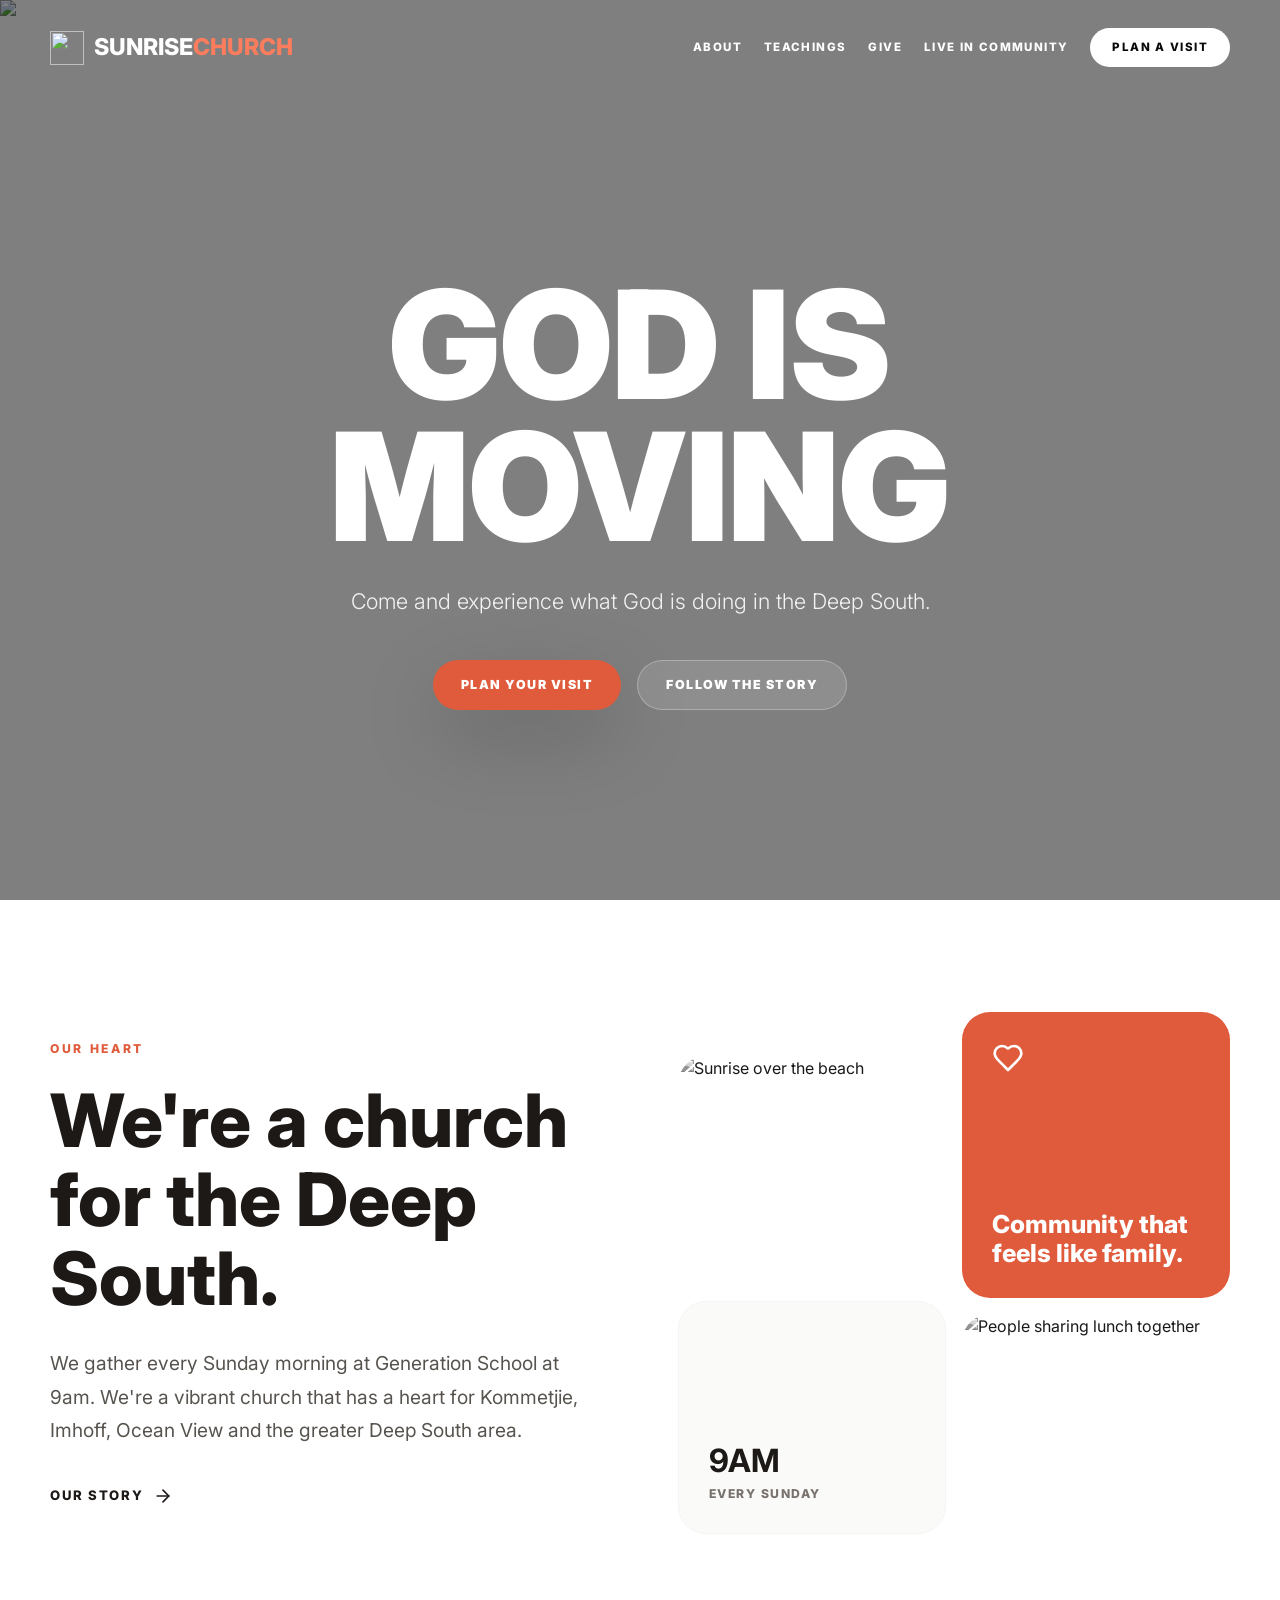
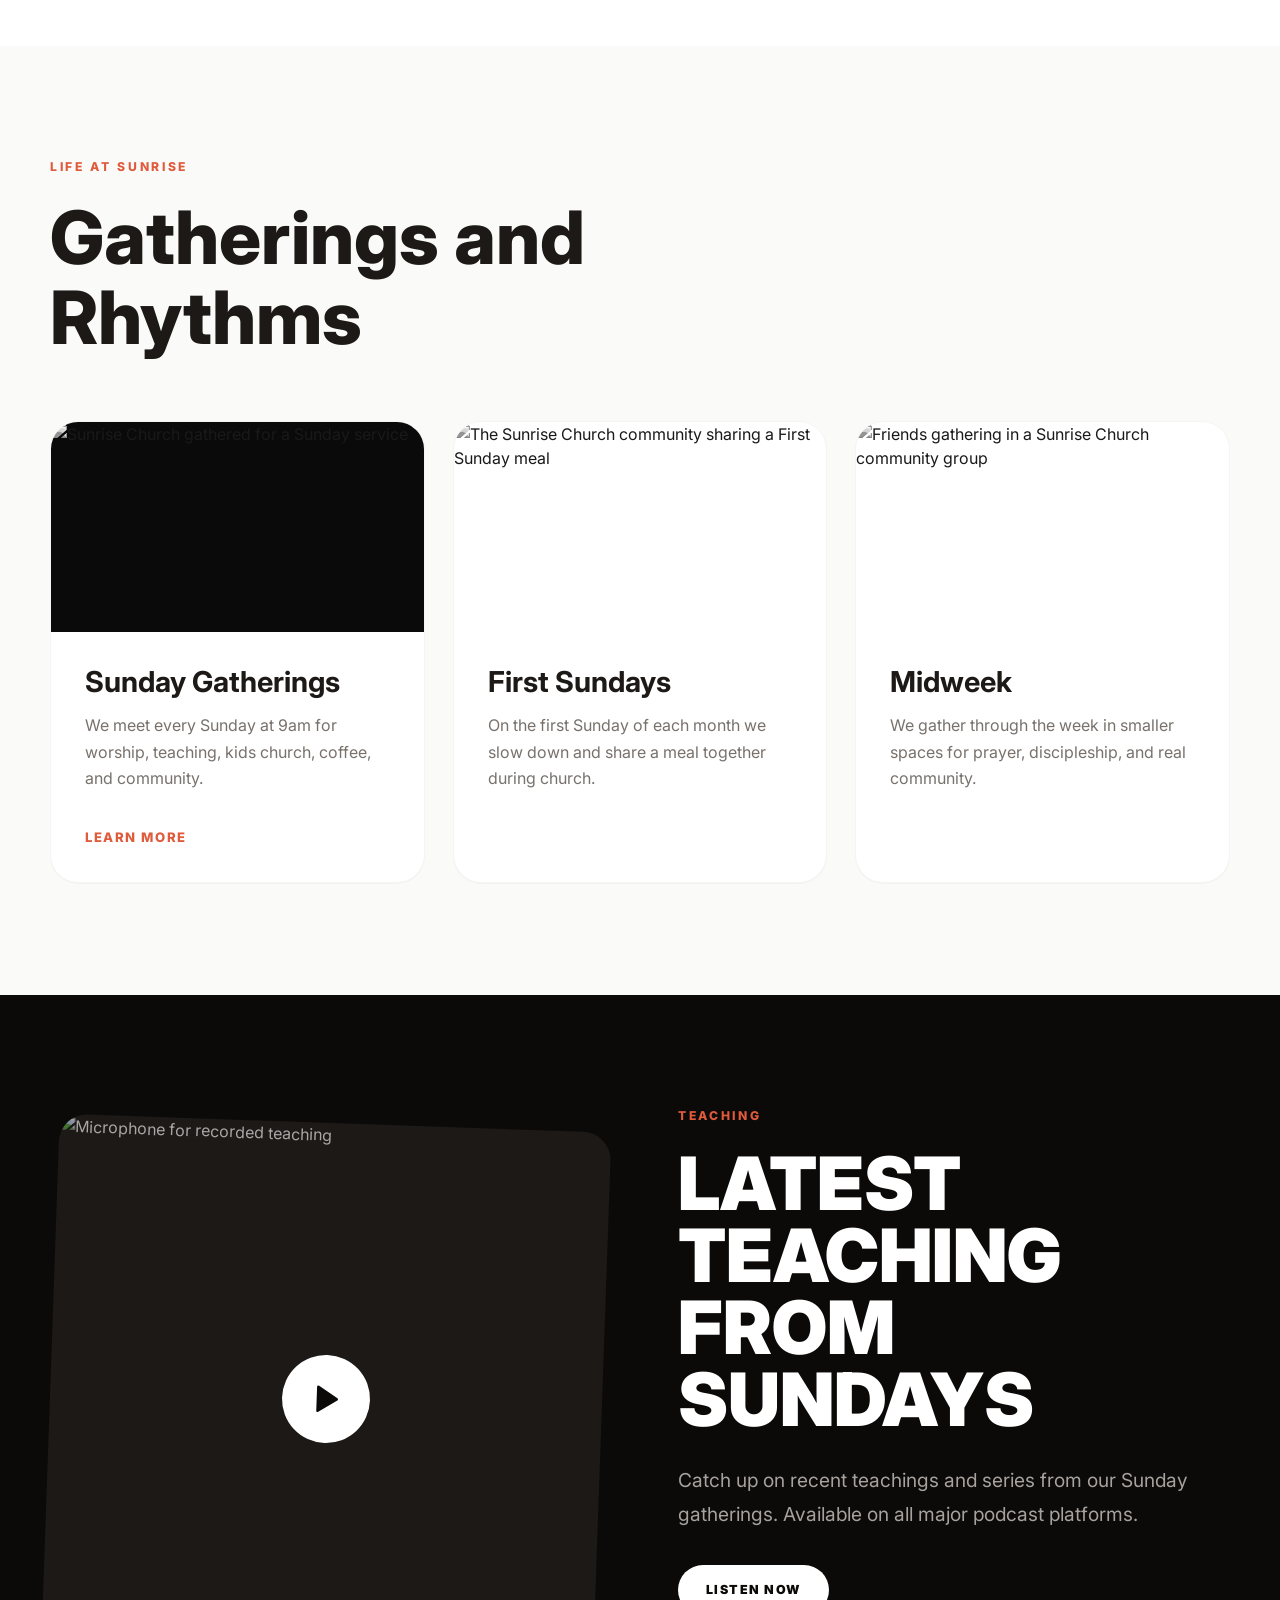
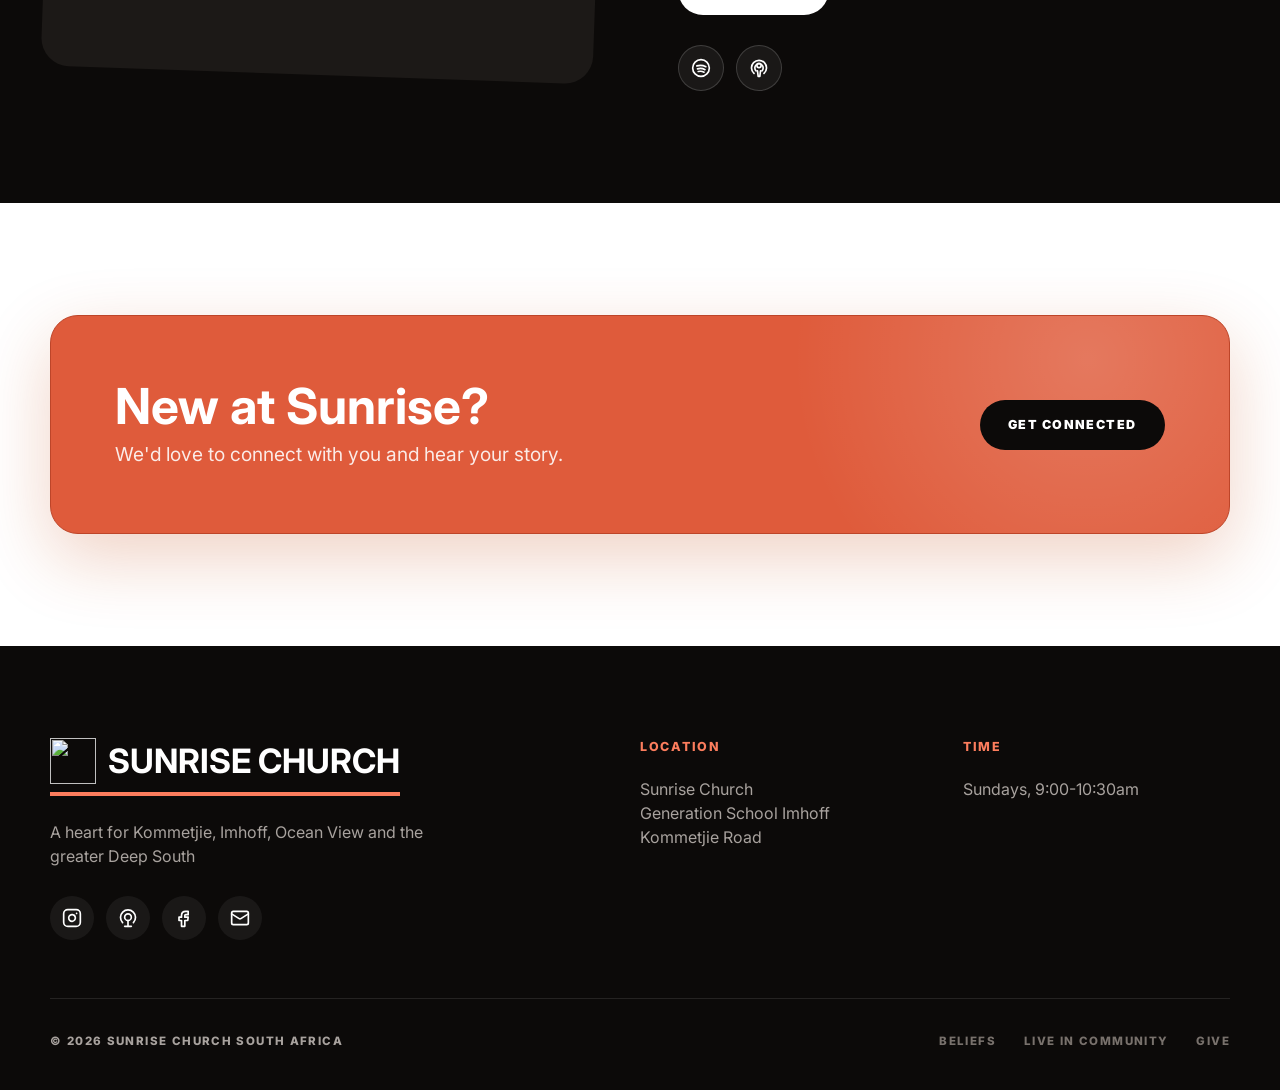
==== commit f6c83a3c: "update format on home page - images" ====
--- a/index.html
+++ b/index.html
@@ -147,8 +147,8 @@
           <div class="card-grid three">
             <article class="feature-card">
               <img
-                class="feature-card-image"
-                src="assets/images/service_wide.jpg"
+                class="feature-card-image sunday-gathering-image"
+                src="assets/images/invite_2.jpg"
                 alt="Sunrise Church gathered for a Sunday service"
               >
               <div class="feature-card-content">
--- a/assets/css/styles.css
+++ b/assets/css/styles.css
@@ -546,6 +546,11 @@
   transition: filter 300ms ease;
 }
 
+.sunday-gathering-image {
+  object-fit: contain;
+  background: var(--color-stone-950);
+}
+
 .feature-card:hover .feature-card-image {
   filter: grayscale(0);
 }
@@ -793,6 +798,50 @@
   font-size: 1.2rem;
 }
 
+.connect-panel p + p {
+  margin-top: 8px;
+}
+
+.connect-panel .connect-quote {
+  max-width: 620px;
+  color: var(--color-white);
+  font-family: var(--font-serif);
+  font-size: 1.35rem;
+  font-style: italic;
+  font-weight: 700;
+  line-height: 1.35;
+}
+
+.connect-form {
+  width: min(100%, 440px);
+  flex: 0 1 440px;
+  gap: 8px;
+}
+
+.connect-form label {
+  color: var(--color-white);
+  font-size: 0.76rem;
+  font-weight: 800;
+  letter-spacing: 0.1em;
+  text-transform: uppercase;
+}
+
+.connect-form-fields {
+  display: flex;
+  gap: 10px;
+}
+
+.connect-form input {
+  min-width: 0;
+  border-color: rgba(255, 255, 255, 0.42);
+  color: var(--color-stone-900);
+  background: var(--color-white);
+}
+
+.connect-form .btn {
+  flex: 0 0 auto;
+}
+
 .connect-panel .btn-dark:hover {
   color: var(--color-orange-dark);
   background: var(--color-white);
@@ -1561,52 +1610,10 @@
   line-height: 1.68;
 }
 
-.next-hero {
-  display: grid;
-  grid-template-columns: minmax(0, 0.85fr) minmax(420px, 1.15fr);
-  gap: 48px;
-  align-items: center;
-  margin-top: -18px;
-  margin-bottom: 56px;
-}
-
-.next-hero .page-title {
-  margin-bottom: 18px;
-  font-size: clamp(3.6rem, 6.2vw, 5.7rem);
-  line-height: 0.98;
-}
-
-.next-hero .statement {
-  max-width: 480px;
-  margin-bottom: 0;
-  color: var(--color-stone-500);
-  font-size: 1.08rem;
-  font-weight: 500;
-  line-height: 1.72;
-  text-transform: none;
-}
-
-.next-hero-image,
 .next-step-card img {
   display: block;
   width: 100%;
   object-fit: cover;
-}
-
-.next-hero-image {
-  min-height: 280px;
-  border-radius: var(--radius-lg);
-  box-shadow: var(--shadow-soft);
-}
-
-.next-primary {
-  margin-bottom: 96px;
-}
-
-.next-primary-grid {
-  display: grid;
-  grid-template-columns: repeat(2, minmax(0, 1fr));
-  gap: 24px;
 }
 
 .next-step-card {
@@ -1621,36 +1628,6 @@
   margin-top: 26px;
 }
 
-.next-step-card-primary img {
-  aspect-ratio: 1.18;
-}
-
-.next-step-card-primary > div {
-  display: flex;
-  min-height: 292px;
-  flex-direction: column;
-  align-items: flex-start;
-  padding: 36px;
-}
-
-.next-step-card-primary h2 {
-  margin: 16px 0 14px;
-  font-size: 2.4rem;
-  line-height: 1.03;
-}
-
-.next-step-card-primary p {
-  font-size: 1.06rem;
-}
-
-.step-kicker {
-  color: var(--color-orange);
-  font-size: 0.76rem;
-  font-weight: 900;
-  letter-spacing: 0.16em;
-  text-transform: uppercase;
-}
-
 .next-secondary {
   margin-bottom: 112px;
 }
@@ -1664,6 +1641,15 @@
   display: grid;
   grid-template-columns: repeat(2, minmax(0, 1fr));
   gap: 20px;
+}
+
+.next-secondary-grid .next-step-card-secondary img {
+  filter: grayscale(1);
+  transition: filter 300ms ease;
+}
+
+.next-secondary-grid .next-step-card-secondary:hover img {
+  filter: grayscale(0);
 }
 
 .next-step-card-secondary {
@@ -1851,7 +1837,8 @@
 
 @media (min-width: 921px) {
   .about-page .page-shell > .container,
-  .about-page .about-beliefs-section > .container {
+  .about-page .about-beliefs-section > .container,
+  .community-page .page-shell > .container {
     max-width: 980px;
   }
 
@@ -1859,11 +1846,13 @@
     padding-left: 0;
   }
 
-  .about-page .page-shell {
+  .about-page .page-shell,
+  .community-page .page-shell {
     padding-top: 128px;
   }
 
-  .about-page .page-title {
+  .about-page .page-title,
+  .community-page .page-title {
     margin-bottom: 48px;
     font-size: 5.6rem;
   }
@@ -1897,8 +1886,6 @@
   .first-sundays-details,
   .midweek-hero,
   .midweek-gatherings,
-  .next-hero,
-  .next-primary-grid,
   .next-secondary-grid {
     grid-template-columns: 1fr;
   }
@@ -1910,10 +1897,6 @@
   .giving-intro {
     gap: 40px;
     margin-bottom: 64px;
-  }
-
-  .next-step-card-primary > div {
-    min-height: 0;
   }
 
   .pastor-card {
@@ -1938,6 +1921,14 @@
   .connect-panel,
   .footer-bottom {
     align-items: flex-start;
+    flex-direction: column;
+  }
+
+  .connect-form {
+    width: 100%;
+  }
+
+  .connect-form-fields {
     flex-direction: column;
   }
 
@@ -2113,32 +2104,12 @@
     font-size: 3rem;
   }
 
-  .next-hero {
-    gap: 28px;
-    margin-top: -10px;
-    margin-bottom: 48px;
-  }
-
-  .next-hero .page-title {
-    font-size: 3.1rem;
-  }
-
-  .next-hero-image {
-    min-height: 200px;
-  }
-
-  .next-primary,
   .next-secondary {
     margin-bottom: 76px;
   }
 
-  .next-step-card-primary > div,
   .next-step-card-secondary > div {
     padding: 28px;
-  }
-
-  .next-step-card-primary h2 {
-    font-size: 2.4rem;
   }
 
   .next-step-card-secondary {
